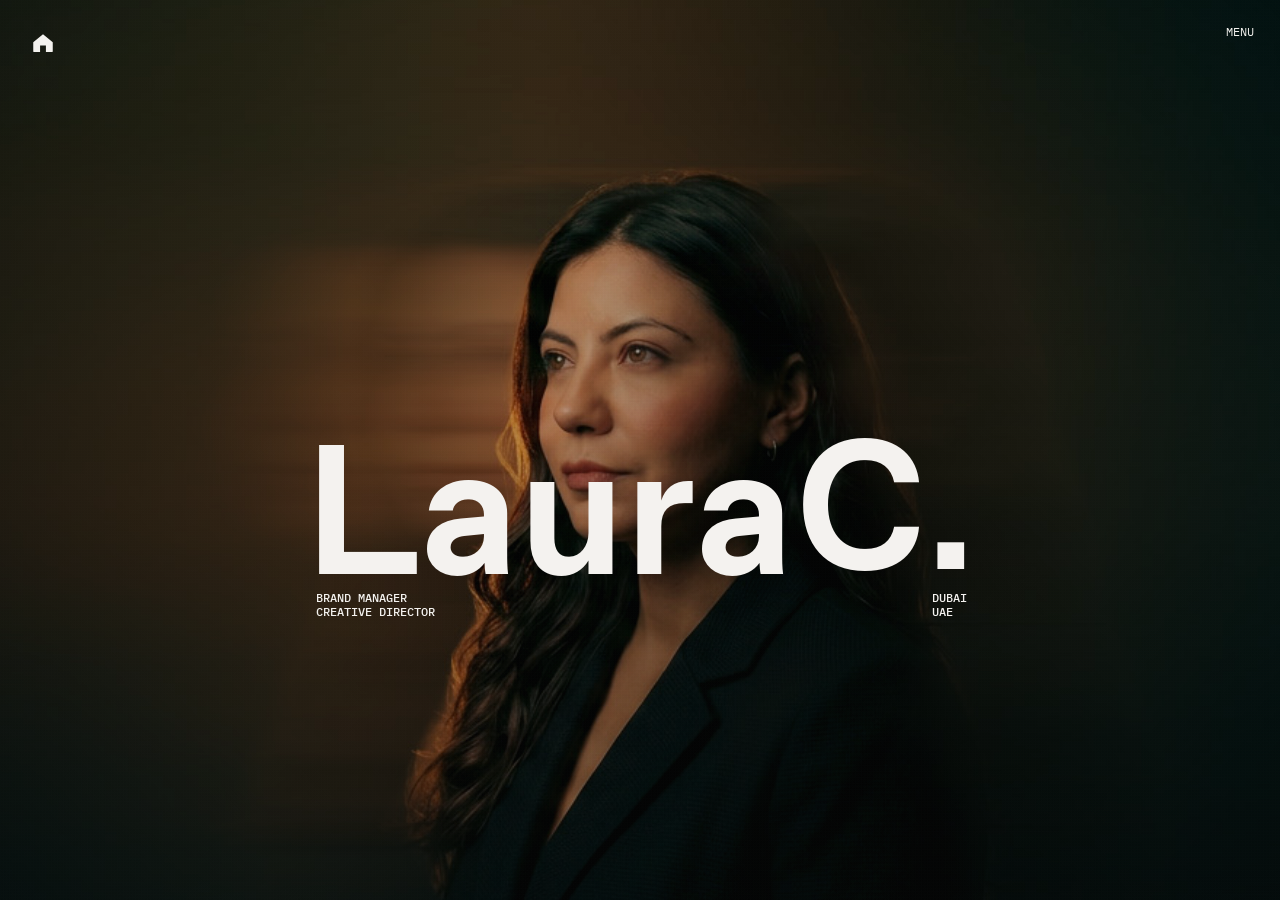
==== index.html @ 9dba17e1 "Add files via upload" ====
<!doctype html>
<html lang="en">
  <head>
    <meta charset="UTF-8" />
    <meta name="viewport" content="width=device-width, initial-scale=1.0" />
    <title>Laura Castellanos | Brand Manager & Creative Director</title>
    <meta
      name="description"
      content="Laura Castellanos is a Dubai-based Brand Manager and Creative Director building brand strategy, shopper marketing, UI/UX and campaign systems for growth."
    />
    <meta name="author" content="Laura Castellanos" />
    <meta name="robots" content="index, follow, max-image-preview:large" />
    <meta name="theme-color" content="#111212" />
    <link rel="canonical" href="https://lauracc.com/" />
    <meta property="og:type" content="website" />
    <meta property="og:site_name" content="Laura Castellanos" />
    <meta property="og:title" content="Laura Castellanos | Brand Manager & Creative Director" />
    <meta
      property="og:description"
      content="Dubai-based Brand Manager and Creative Director specialising in brand strategy, shopper marketing, UI/UX and commercial creative systems."
    />
    <meta property="og:url" content="https://lauracc.com/" />
    <meta property="og:image" content="https://lauracc.com/assets/images/profile/profile-laura-v2.jpg" />
    <meta name="twitter:card" content="summary_large_image" />
    <meta name="twitter:title" content="Laura Castellanos | Brand Manager & Creative Director" />
    <meta
      name="twitter:description"
      content="Brand strategy, creative direction, shopper marketing and UI/UX portfolio by Dubai-based Brand Manager Laura Castellanos."
    />
    <meta name="twitter:image" content="https://lauracc.com/assets/images/profile/profile-laura-v2.jpg" />
    <script type="application/ld+json">
      {
        "@context": "https://schema.org",
        "@graph": [
          {
            "@type": "Person",
            "@id": "https://lauracc.com/#laura-castellanos",
            "name": "Laura Castellanos",
            "url": "https://lauracc.com/",
            "image": "https://lauracc.com/assets/images/profile/profile-laura-v2.jpg",
            "email": "hi@lauracc.com",
            "jobTitle": "Brand Manager and Creative Director",
            "address": {
              "@type": "PostalAddress",
              "addressLocality": "Dubai",
              "addressCountry": "AE"
            },
            "sameAs": ["https://www.linkedin.com/in/lauracrisd99/"],
            "knowsAbout": [
              "Brand strategy",
              "Creative direction",
              "Shopper marketing",
              "UI/UX design",
              "Brand management",
              "Omnichannel marketing"
            ]
          },
          {
            "@type": "WebSite",
            "@id": "https://lauracc.com/#website",
            "url": "https://lauracc.com/",
            "name": "Laura Castellanos Portfolio",
            "description": "Brand strategy, creative direction, shopper marketing and UI/UX portfolio by Laura Castellanos.",
            "publisher": { "@id": "https://lauracc.com/#laura-castellanos" }
          },
          {
            "@type": "ProfilePage",
            "@id": "https://lauracc.com/#profile",
            "url": "https://lauracc.com/",
            "name": "Laura Castellanos Brand Manager Portfolio",
            "about": { "@id": "https://lauracc.com/#laura-castellanos" },
            "dateModified": "2026-05-05"
          },
          {
            "@type": "ItemList",
            "@id": "https://lauracc.com/#selected-projects",
            "name": "Selected brand and marketing projects",
            "itemListElement": [
              { "@type": "CreativeWork", "position": 1, "name": "Legasea", "about": "Branding and UI/UX for global maritime logistics." },
              { "@type": "CreativeWork", "position": 2, "name": "Gulftainer", "about": "UI/UX digital transformation for port and logistics operations." },
              { "@type": "CreativeWork", "position": 3, "name": "Bogota Reverdece", "about": "Branding and 360 campaign for city sustainability." },
              { "@type": "CreativeWork", "position": 4, "name": "Pianonautas", "about": "Brand identity for an online piano learning platform." },
              { "@type": "CreativeWork", "position": 5, "name": "P&G Olympic Games", "about": "Shopper marketing activation across GCC retailers." },
              { "@type": "CreativeWork", "position": 6, "name": "United for Sustainability", "about": "Sustainability shopper campaign and Guinness World Records activation." },
              { "@type": "CreativeWork", "position": 7, "name": "Samsung", "about": "Retail experience and POSM concept for Galaxy Watch." }
            ]
          },
          {
            "@type": "FAQPage",
            "@id": "https://lauracc.com/#faq",
            "mainEntity": [
              {
                "@type": "Question",
                "name": "What does Laura Castellanos specialise in?",
                "acceptedAnswer": {
                  "@type": "Answer",
                  "text": "Laura Castellanos specialises in brand strategy, creative direction, shopper marketing, UI/UX and omnichannel marketing systems for global and regional brands."
                }
              },
              {
                "@type": "Question",
                "name": "Where is Laura Castellanos based?",
                "acceptedAnswer": {
                  "@type": "Answer",
                  "text": "Laura Castellanos is based in Dubai, UAE, and has worked across regional and global brand, retail and digital projects."
                }
              }
            ]
          }
        ]
      }
    </script>
    <link rel="preconnect" href="https://fonts.googleapis.com" />
    <link rel="preconnect" href="https://fonts.gstatic.com" crossorigin />
    <link
      href="https://fonts.googleapis.com/css2?family=IBM+Plex+Mono:wght@400;500;600&family=Inter:wght@500;700;800;900&display=swap"
      rel="stylesheet"
    />
    <link
      href="https://fonts.googleapis.com/css2?family=Playfair+Display:ital,wght@0,400;0,500;0,600;0,700;1,400;1,500;1,600;1,700&display=swap"
      rel="stylesheet"
    />
    <link rel="stylesheet" href="./assets/css/styles.css?v=24" />
  </head>
  <body>
    <div class="grain" aria-hidden="true"></div>
    <div class="site-shell">
      <header class="site-header" aria-label="Site header">
        <a class="brand-mark" href="#home" aria-label="Laura C home">
          <svg viewBox="0 0 24 24" aria-hidden="true">
            <path d="M3 11.4 12 4l9 7.4v8.1a.9.9 0 0 1-.9.9h-5.4v-6.2H9.3v6.2H3.9a.9.9 0 0 1-.9-.9z" />
          </svg>
        </a>
        <button class="menu-toggle" type="button" aria-expanded="false" aria-controls="menu-panel">
          MENU
        </button>
      </header>

      <main>
        <section id="home" class="page page-home is-active" data-page="home" aria-labelledby="home-title">
          <div class="hero-visual" aria-hidden="true" data-lazy-bg="./assets/images/profile/profile-laura-v2.jpg" data-lazy-group="home">
            <img src="./assets/images/profile/profile-laura-v2.jpg" alt="" loading="eager" decoding="async" />
            <div class="scanline"></div>
          </div>
          <div class="hero-copy">
            <h1 id="home-title" class="hero-title" aria-label="Laura C">
              <span>Laura</span>
              <span class="hero-last">C.</span>
            </h1>
            <p class="corner-copy hero-role">BRAND MANAGER<br />CREATIVE DIRECTOR</p>
            <p class="corner-copy hero-location">DUBAI<br />UAE</p>
          </div>
        </section>

        <section id="projects" class="page page-projects" data-page="projects" aria-labelledby="projects-title">
          <div class="stream-showcase" aria-label="Selected project showcase">
            <div class="stream-hero">
              <div class="stream-eyebrow" id="project-eyebrow">
                <span class="stream-dot" aria-hidden="true"></span>
                <span>Now browsing</span>
                <span class="stream-divider">/</span>
                <span id="project-current-title">Legasea</span>
              </div>
              <h2 id="projects-title" class="stream-title">
                <span>Brand systems</span>
                <span>built to move</span>
              </h2>
            </div>

            <div class="fan-stage" id="project-fan-stage" aria-label="Project carousel">
              <div class="fan-origin" id="project-fan"></div>
            </div>

            <div class="project-modal" id="project-modal" aria-hidden="true">
              <button class="project-modal__backdrop" id="project-modal-backdrop" type="button" aria-label="Close project"></button>
              <article class="project-modal__panel" role="dialog" aria-modal="true" aria-labelledby="project-modal-title">
                <button class="project-modal__close" id="project-modal-close" type="button" aria-label="Close project">CLOSE</button>
                <div class="project-modal__media" id="project-modal-media"></div>
                <div class="project-modal__content">
                  <p class="project-modal__label" id="project-modal-label"></p>
                  <h3 id="project-modal-title"></h3>
                  <p id="project-modal-description"></p>
                  <p class="project-modal__result" id="project-modal-result"></p>
                  <div class="project-modal__thumbs" id="project-modal-thumbs" aria-label="Project image carousel"></div>
                </div>
              </article>
            </div>

            <noscript>
              <section aria-label="Selected project summaries">
                <h3>Selected brand strategy, UI/UX and shopper marketing projects</h3>
                <article>
                  <h4>Legasea</h4>
                  <p>Branding and UI/UX for a global dry bulk logistics brand with hubs in Singapore, Dubai and Miami.</p>
                </article>
                <article>
                  <h4>Gulftainer</h4>
                  <p>UI/UX digital transformation for a global port and logistics platform across the GCC and USA.</p>
                </article>
                <article>
                  <h4>Bogota Reverdece</h4>
                  <p>Branding and 360 campaign concept for sustainable public space, transport and citizen engagement.</p>
                </article>
                <article>
                  <h4>Pianonautas</h4>
                  <p>Brand identity for a modern online piano learning platform with bold, colourful visual direction.</p>
                </article>
                <article>
                  <h4>P&amp;G Olympic Games</h4>
                  <p>Shopper marketing activation, POSM and retail experience deployed across major GCC retailers.</p>
                </article>
                <article>
                  <h4>United for Sustainability</h4>
                  <p>Environmental shopper campaign and Guinness World Records activation with Carrefour stores in the UAE.</p>
                </article>
                <article>
                  <h4>Samsung</h4>
                  <p>Retail experience and POSM concept for Samsung Galaxy Watch, connecting product features with movement and sport.</p>
                </article>
              </section>
            </noscript>
          </div>
        </section>

        <section id="about" class="page page-about" data-page="about" aria-labelledby="about-title">
          <div class="about-visual" aria-hidden="true">
            <div class="about-frame" data-lazy-bg="./assets/images/about/about-laura.jpg" data-lazy-group="about">
              <img src="./assets/images/about/about-laura.jpg" alt="" loading="lazy" decoding="async" />
            </div>
          </div>
          <div class="about-layout">
            <div class="section-kicker">ABOUT</div>
            <article class="about-copy">
              <p class="eyebrow">Brand Manager | Expert in Marketing Strategies &amp; Creative Leadership</p>
              <div class="about-mobile-image" aria-hidden="true">
                <img src="./assets/images/about/about-laura.jpg" alt="" loading="lazy" decoding="async" />
              </div>
              <h2 id="about-title">
                Integrating Brand Strategy, Creation &amp; Design Thinking
              </h2>
              <p>
                As a Senior Brand Manager with 9+ years of experience, I believe the most successful brands don&rsquo;t
                just look premium, they act as powerful commercial engines. I specialise in architecting omnichannel
                strategies for global leaders like P&amp;G, Coca-Cola and Diageo, as well as complex B2B enterprises.
                By blending human-centric storytelling with AI-optimised workflows, I empower cross-functional teams
                to cut delivery times by 70% while consistently driving substantial revenue growth.
              </p>
              <div class="experience-list" aria-label="Professional experience">
                <div class="experience-row">
                  <span>2024</span>
                  <span>Brand Manager</span>
                </div>
                <div class="experience-row">
                  <span>2022 - 2024</span>
                  <span>Creative Lead &amp; Key Account Manager</span>
                </div>
                <div class="experience-row">
                  <span>2019 - 2022</span>
                  <span>Creative Director</span>
                </div>
                <div class="experience-row">
                  <span>2018 - 2019</span>
                  <span>Senior Graphic Designer</span>
                </div>
                <div class="experience-row">
                  <span>2016 - 2018</span>
                  <span>Graphic Designer</span>
                </div>
              </div>
            </article>
          </div>
        </section>
      </main>
    </div>

    <aside id="menu-panel" class="menu-panel" aria-hidden="true">
      <div class="menu-art" aria-hidden="true" data-lazy-bg="./assets/images/profile/profile-laura-v2.jpg" data-lazy-group="menu">
        <img src="./assets/images/profile/profile-laura-v2.jpg" alt="" loading="lazy" decoding="async" />
      </div>
      <div class="menu-content">
        <button class="menu-close" type="button">CLOSE</button>
        <a class="menu-logo" href="#home" aria-label="Laura C home">
          <svg viewBox="0 0 24 24" aria-hidden="true">
            <path d="M3 11.4 12 4l9 7.4v8.1a.9.9 0 0 1-.9.9h-5.4v-6.2H9.3v6.2H3.9a.9.9 0 0 1-.9-.9z" />
          </svg>
        </a>
        <nav class="main-nav" aria-label="Main navigation">
          <a href="#about">ABOUT</a>
          <a href="#projects">PROJECTS</a>
        </nav>
        <nav class="secondary-nav" aria-label="Secondary navigation">
          <a href="mailto:hi@lauracc.com">CONTACT</a>
          <a href="https://www.linkedin.com/in/lauracrisd99/" target="_blank" rel="noreferrer">LINKEDIN</a>
        </nav>
      </div>
    </aside>

    <script src="./assets/js/app.js?v=24"></script>
  </body>
</html>
---- assets/css/styles.css ----
:root {
  --bg: #101111;
  --ink: #f4f2ef;
  --muted: #bab7b0;
  --dim: #75736e;
  --line: rgba(244, 242, 239, 0.16);
  --accent: #d7e6dd;
  --mono: "IBM Plex Mono", ui-monospace, SFMono-Regular, Menlo, monospace;
  --sans: "Inter", Arial, Helvetica, sans-serif;
  --favorit: "ABCFavorit", "Inter", Arial, Helvetica, sans-serif;
}

@font-face {
  font-family: "ABCFavorit";
  src: url("../fonts/ABCFavorit-Bold-Trial.otf") format("opentype");
  font-weight: 700;
  font-style: normal;
  font-display: swap;
}

* {
  box-sizing: border-box;
}

html {
  scroll-behavior: smooth;
}

body {
  margin: 0;
  min-height: 100vh;
  overflow: hidden;
  background: var(--bg);
  color: var(--ink);
  font-family: var(--sans);
}

a,
button {
  color: inherit;
}

button {
  font: inherit;
}

.grain {
  position: fixed;
  inset: 0;
  z-index: 20;
  pointer-events: none;
  opacity: 0.18;
  mix-blend-mode: overlay;
  background-image:
    linear-gradient(rgba(255, 255, 255, 0.05) 1px, transparent 1px),
    linear-gradient(90deg, rgba(255, 255, 255, 0.04) 1px, transparent 1px);
  background-size: 3px 3px;
}

.site-shell,
main,
.page {
  min-height: 100vh;
}

.site-header {
  position: fixed;
  inset: 0 0 auto;
  z-index: 30;
  display: flex;
  align-items: flex-start;
  justify-content: space-between;
  padding: clamp(18px, 2vw, 28px);
  pointer-events: none;
}

.brand-mark,
.menu-logo {
  display: grid;
  place-items: center;
  width: 34px;
  height: 34px;
  pointer-events: auto;
}

.brand-mark svg,
.menu-logo svg {
  width: 26px;
  height: 26px;
  fill: var(--ink);
}

.menu-toggle,
.menu-close {
  border: 0;
  padding: 0;
  background: transparent;
  font-family: var(--mono);
  font-size: 12px;
  letter-spacing: 0;
  line-height: 1;
  cursor: pointer;
  pointer-events: auto;
}

.page {
  position: fixed;
  inset: 0;
  display: grid;
  opacity: 0;
  visibility: hidden;
  transform: translateY(18px);
  transition:
    opacity 420ms ease,
    transform 520ms ease,
    visibility 420ms ease;
}

.page.is-active {
  opacity: 1;
  visibility: visible;
  transform: translateY(0);
}

.page-home {
  overflow: hidden;
  place-items: center;
  padding: clamp(24px, 5vw, 78px);
  background:
    radial-gradient(circle at 50% 15%, rgba(215, 230, 221, 0.14), transparent 26rem),
    #0b0d0d;
}

.hero-visual {
  position: absolute;
  inset: 0;
  overflow: hidden;
}

.hero-visual img {
  position: absolute;
  inset: -10% 0 0;
  width: 100%;
  height: 120%;
  object-fit: cover;
  filter: contrast(1.03) saturate(1.04);
  transform: scale(1.035);
}

.hero-visual::before {
  content: "";
  position: absolute;
  z-index: 1;
  top: -20%;
  right: 0;
  left: 0;
  height: 120%;
  background:
    linear-gradient(90deg, rgba(8, 10, 10, 0.42), rgba(8, 10, 10, 0.02) 42%, rgba(8, 10, 10, 0.24)),
    linear-gradient(180deg, rgba(8, 10, 10, 0.04), rgba(8, 10, 10, 0.42));
  pointer-events: none;
}

.scanline {
  display: none;
}

.hero-copy {
  position: relative;
  z-index: 2;
  display: grid;
  grid-template-columns: max-content max-content;
  column-gap: 0.08em;
  align-items: baseline;
  justify-items: start;
  margin: calc(10vh + clamp(48px, 7vh, 82px)) 0 0;
  max-width: 92vw;
}

.hero-title {
  grid-column: 1 / -1;
  display: contents;
  margin: 0;
}

.hero-title span {
  font-family: var(--favorit);
  font-size: clamp(4.8rem, 14.4vw, 13.8rem);
  font-weight: 700;
  line-height: 0.78;
  letter-spacing: 0;
  text-transform: none;
  white-space: nowrap;
}

.hero-title span:first-child {
  transform: translateY(0.025em);
}

.corner-copy,
.section-kicker,
.eyebrow,
.project-number,
.featured,
.project-filters {
  font-family: var(--mono);
  font-size: 12px;
  font-weight: 500;
  line-height: 1.2;
  letter-spacing: 0;
}

.corner-copy {
  position: absolute;
  z-index: 3;
  bottom: clamp(26px, 6vw, 82px);
  margin: 0;
}

.corner-left {
  left: clamp(24px, 9vw, 180px);
}

.corner-right {
  right: clamp(24px, 10vw, 190px);
}

.hero-role {
  position: relative;
  z-index: 3;
  grid-column: 1;
  margin: 14px 0 0 0.99em;
  bottom: auto;
  left: auto;
}

.hero-location {
  position: relative;
  z-index: 3;
  grid-column: 2;
  justify-self: end;
  margin: 14px 5% 0 0;
  bottom: auto;
  left: auto;
}

.page-projects {
  overflow: hidden;
  padding: 0;
  background:
    radial-gradient(circle at 50% 35%, rgba(244, 242, 239, 0.08), transparent 32rem),
    #111212;
  cursor: auto;
}

.stream-showcase {
  position: relative;
  min-height: 100dvh;
  height: 100dvh;
  overflow: hidden;
  color: var(--ink);
}

.stream-hero {
  position: relative;
  z-index: 12;
  display: grid;
  justify-items: center;
  padding: clamp(68px, 11dvh, 104px) 18px 0;
  text-align: center;
  pointer-events: none;
}

.stream-eyebrow {
  display: inline-flex;
  align-items: center;
  gap: 9px;
  min-height: 28px;
  border: 1px solid rgba(244, 242, 239, 0.14);
  border-radius: 999px;
  padding: 0 12px;
  background: rgba(16, 17, 17, 0.42);
  color: rgba(244, 242, 239, 0.68);
  font-family: var(--mono);
  font-size: 10px;
  font-weight: 500;
  letter-spacing: 0.08em;
  text-transform: uppercase;
  backdrop-filter: blur(12px);
}

.stream-eyebrow span:last-child {
  color: var(--ink);
  letter-spacing: 0;
  text-transform: none;
}

.stream-dot {
  width: 6px;
  height: 6px;
  border-radius: 999px;
  background: var(--ink);
  box-shadow: 0 0 0 5px rgba(244, 242, 239, 0.08);
}

.stream-divider {
  color: rgba(244, 242, 239, 0.24);
}

.stream-title {
  display: grid;
  margin: 14px 0 0;
  font-family: var(--favorit);
  font-size: clamp(4.6rem, 10.8vw, 10.2rem);
  font-weight: 700;
  line-height: 0.78;
  letter-spacing: 0;
  text-transform: none;
}

.fan-stage {
  position: absolute;
  inset: 0;
  z-index: 8;
  cursor: grab;
  touch-action: pan-y;
}

.fan-stage.is-dragging {
  cursor: grabbing;
}

.fan-origin {
  position: absolute;
  left: 50%;
  top: 59%;
  width: 0;
  height: 0;
}

.fan-card {
  position: absolute;
  width: min(35vw, 380px);
  height: min(47vw, 520px);
  min-width: 250px;
  min-height: 360px;
  margin-left: calc(min(35vw, 380px) / -2);
  margin-top: calc(min(47vw, 520px) / -2);
  transform-origin: 50% 230%;
  will-change: transform, opacity, filter;
}

.fan-card__inner {
  position: absolute;
  inset: 0;
  display: grid;
  grid-template-rows: minmax(0, 1.28fr) auto;
  overflow: hidden;
  border: 1px solid rgba(244, 242, 239, 0.14);
  border-radius: 16px;
  background: #191a1a;
  box-shadow: 0 30px 80px rgba(0, 0, 0, 0.32);
}

.fan-card__media,
.project-modal__media {
  position: relative;
  overflow: hidden;
  background:
    linear-gradient(135deg, rgba(244, 242, 239, 0.14), rgba(244, 242, 239, 0.02)),
    repeating-linear-gradient(90deg, rgba(244, 242, 239, 0.07) 0 1px, transparent 1px 18px),
    #101111;
}

.fan-card__cover,
.project-modal__slot img,
.project-modal__thumb img {
  display: block;
  width: 100%;
  height: 100%;
  object-fit: cover;
}

.fan-card__cover {
  transform: scale(1.02);
  transition: transform 420ms ease, opacity 320ms ease;
}

.fan-card.is-center .fan-card__cover {
  transform: scale(1);
}

.fan-card__slots,
.project-modal__slots {
  display: flex;
  height: 100%;
  transform: translateX(calc(var(--slide, 0) * -100%));
  transition: transform 360ms ease;
}

.fan-card__slot,
.project-modal__slot {
  position: relative;
  flex: 0 0 100%;
  display: grid;
  place-items: center;
  color: rgba(244, 242, 239, 0.42);
  font-family: var(--mono);
  font-size: 10px;
  letter-spacing: 0.08em;
  text-align: center;
  text-transform: uppercase;
}

.project-modal__nav {
  position: absolute;
  inset: 14px 14px auto auto;
  display: flex;
  gap: 6px;
  z-index: 2;
}

.project-modal__nav button {
  display: grid;
  place-items: center;
  width: 30px;
  height: 30px;
  border: 1px solid rgba(244, 242, 239, 0.18);
  border-radius: 999px;
  background: rgba(16, 17, 17, 0.72);
  color: var(--ink);
  cursor: pointer;
}

.fan-card__copy {
  position: relative;
  z-index: 2;
  display: grid;
  gap: 8px;
  padding: 18px;
  background: linear-gradient(180deg, rgba(16, 17, 17, 0.18), rgba(16, 17, 17, 0.94));
}

.fan-card__copy h3 {
  margin: 0;
  font-size: clamp(1.04rem, 1.68vw, 1.88rem);
  font-weight: 900;
  line-height: 0.9;
  letter-spacing: 0;
  text-transform: uppercase;
  overflow-wrap: normal;
  word-break: normal;
}

.fan-card__copy p {
  margin: 0;
}

.fan-card__meta,
.project-modal__label,
.project-modal__result {
  font-family: var(--mono);
  font-size: 10px;
  font-weight: 500;
  line-height: 1.3;
  letter-spacing: 0.08em;
  text-transform: uppercase;
  color: rgba(244, 242, 239, 0.58);
}

.project-modal__result {
  text-transform: none;
}

.project-modal {
  position: fixed;
  inset: 0;
  z-index: 80;
  display: grid;
  place-items: center;
  opacity: 0;
  pointer-events: none;
  transition: opacity 240ms ease;
}

.project-modal.is-open {
  opacity: 1;
  pointer-events: auto;
}

.project-modal__backdrop {
  position: absolute;
  inset: 0;
  border: 0;
  background: rgba(16, 17, 17, 0.82);
  backdrop-filter: blur(12px);
}

.project-modal__panel {
  position: relative;
  z-index: 1;
  display: grid;
  grid-template-columns: minmax(300px, 0.95fr) minmax(320px, 0.8fr);
  width: min(1180px, calc(100vw - 32px));
  max-height: 92dvh;
  overflow: auto;
  border: 1px solid rgba(244, 242, 239, 0.14);
  border-radius: 18px;
  background: #111212;
  box-shadow: 0 40px 120px rgba(0, 0, 0, 0.58);
}

.project-modal__close {
  position: absolute;
  top: 18px;
  right: 18px;
  z-index: 4;
  border: 0;
  background: transparent;
  color: var(--ink);
  cursor: pointer;
  font-family: var(--mono);
  font-size: 11px;
}

.project-modal__media {
  min-height: min(72dvh, 720px);
}

.project-modal__content {
  display: grid;
  align-content: center;
  gap: 18px;
  padding: clamp(28px, 4vw, 54px);
}

.project-modal__content h3 {
  margin: 0;
  font-size: clamp(1.5rem, 3.4vw, 3.5rem);
  font-weight: 900;
  line-height: 0.86;
  letter-spacing: 0;
  text-transform: uppercase;
}

.project-modal__content p {
  margin: 0;
  color: var(--muted);
  font-size: clamp(0.8rem, 1.2vw, 1.02rem);
  line-height: 1.45;
}

.project-modal__thumbs {
  display: grid;
  grid-template-columns: repeat(5, minmax(0, 1fr));
  gap: 8px;
  margin-top: 8px;
}

.project-modal__thumb {
  aspect-ratio: 1;
  border: 1px solid rgba(244, 242, 239, 0.14);
  border-radius: 8px;
  overflow: hidden;
  padding: 0;
  background: rgba(244, 242, 239, 0.04);
  color: rgba(244, 242, 239, 0.48);
  cursor: pointer;
  font-family: var(--mono);
  font-size: 10px;
}

.project-modal__thumb img {
  opacity: 0.62;
  transition: opacity 200ms ease, transform 240ms ease;
}

.project-modal__thumb.is-active {
  border-color: rgba(244, 242, 239, 0.64);
  color: var(--ink);
}

.project-modal__thumb.is-active img {
  opacity: 1;
  transform: scale(1.04);
}

.page-about {
  overflow-y: auto;
  padding: min(16vh, 150px) clamp(18px, 5vw, 78px) 50px;
  background:
    linear-gradient(90deg, rgba(16, 17, 17, 0.9) 0 34%, transparent 34%),
    radial-gradient(circle at 22% 44%, rgba(215, 230, 221, 0.13), transparent 28rem),
    #121313;
}

.about-layout {
  position: relative;
  z-index: 2;
  display: grid;
  grid-template-columns: minmax(180px, 0.55fr) minmax(320px, 1fr);
  gap: clamp(30px, 8vw, 130px);
  align-items: start;
}

.about-visual {
  position: absolute;
  inset: 0 auto 0 0;
  width: min(42vw, 650px);
  opacity: 0.62;
  pointer-events: none;
}

.about-frame {
  position: absolute;
  left: clamp(18px, 4vw, 70px);
  bottom: 8vh;
  width: min(31vw, 430px);
  aspect-ratio: 0.8;
  overflow: hidden;
  border: 1px solid rgba(244, 242, 239, 0.08);
  filter: grayscale(0.9) contrast(1.1) saturate(0.7);
  clip-path: inset(0);
}

.about-frame img {
  display: block;
  width: 100%;
  height: 100%;
  object-fit: cover;
}

.about-frame::after {
  content: "";
  position: absolute;
  inset: 0;
  background: linear-gradient(90deg, rgba(8, 10, 10, 0.55), rgba(8, 10, 10, 0.1) 44%, rgba(8, 10, 10, 0.75));
  pointer-events: none;
}

.about-mobile-image {
  display: none;
}

.about-copy {
  max-width: 880px;
}

.eyebrow,
.project-number {
  margin: 0;
  color: var(--muted);
}

.about-copy h2 {
  margin: 18px 0 44px;
  font-size: clamp(2.8rem, 7.2vw, 8.2rem);
  font-weight: 900;
  line-height: 0.88;
  letter-spacing: 0;
}

.about-copy p:not(.eyebrow) {
  max-width: 780px;
  color: var(--ink);
  font-size: clamp(0.84rem, 1.54vw, 1.5rem);
  font-weight: 400;
  line-height: 1.35;
}

.experience-list {
  display: grid;
  margin-top: clamp(42px, 7dvh, 86px);
  border-top: 1px solid rgba(244, 242, 239, 0.18);
}

.experience-row {
  display: grid;
  grid-template-columns: minmax(150px, 0.38fr) minmax(260px, 1fr);
  gap: clamp(24px, 6vw, 96px);
  align-items: baseline;
  min-height: clamp(70px, 9dvh, 96px);
  border-bottom: 1px solid rgba(244, 242, 239, 0.18);
}

.experience-row span:first-child {
  color: var(--ink);
  font-size: clamp(0.84rem, 1.54vw, 1.5rem);
  line-height: 1.35;
  white-space: nowrap;
}

.experience-row span:last-child {
  color: var(--ink);
  font-size: clamp(0.84rem, 1.54vw, 1.5rem);
  line-height: 1.35;
}

.menu-panel {
  position: fixed;
  inset: 0;
  z-index: 50;
  display: grid;
  grid-template-columns: minmax(0, 1.9fr) minmax(420px, 0.9fr);
  background: #101111;
  opacity: 0;
  visibility: hidden;
  transform: translateY(-12px);
  transition:
    opacity 280ms ease,
    transform 420ms ease,
    visibility 280ms ease;
}

.menu-panel.is-open {
  opacity: 1;
  visibility: visible;
  transform: translateY(0);
}

.menu-art {
  position: relative;
  overflow: hidden;
  min-height: 100vh;
  background: #101111;
}

.menu-art img {
  display: block;
  width: 100%;
  height: 100%;
  min-height: 100vh;
  object-fit: cover;
  filter: grayscale(1) contrast(1.05) saturate(0.68);
}

.menu-art::after {
  content: "";
  position: absolute;
  inset: 0;
  background: linear-gradient(90deg, rgba(8, 10, 10, 0.2), rgba(8, 10, 10, 0.78));
  pointer-events: none;
}

.menu-content {
  position: relative;
  min-height: 100vh;
  padding: clamp(22px, 5vw, 68px);
  display: grid;
  align-content: center;
  gap: clamp(64px, 10vh, 110px);
}

.menu-close {
  position: absolute;
  top: clamp(18px, 2vw, 28px);
  right: clamp(18px, 2vw, 28px);
}

.menu-logo {
  justify-self: start;
}

.main-nav,
.secondary-nav {
  display: grid;
}

.main-nav a {
  width: max-content;
  text-decoration: none;
  font-size: clamp(2.4rem, 4.2vw, 5.2rem);
  font-weight: 900;
  line-height: 0.92;
  letter-spacing: 0.04em;
  text-transform: uppercase;
}

.secondary-nav {
  grid-template-columns: repeat(2, minmax(110px, 1fr));
  gap: 34px 60px;
  font-family: var(--mono);
  font-size: 12px;
  line-height: 1.2;
}

.secondary-nav a {
  text-decoration: none;
}

@media (max-width: 980px) {
  body {
    overflow: auto;
  }

  .page {
    position: absolute;
    min-height: 100svh;
  }

  .hero-copy {
    margin-top: calc(10vh + clamp(48px, 7vh, 82px));
  }

  .hero-title span {
    font-size: clamp(4.8rem, 18vw, 9.6rem);
  }

  .hero-role {
    margin: 14px 0 0 0.99em;
  }

  .corner-right {
    right: auto;
    left: clamp(24px, 9vw, 180px);
    bottom: 86px;
  }

  .page-projects {
    padding: 0;
  }

  .stream-hero {
    padding-top: 82px;
  }

  .stream-title {
    font-size: clamp(3.4rem, 15vw, 6.6rem);
  }

  .fan-origin {
    top: 61%;
  }

  .fan-card {
    width: min(72vw, 320px);
    height: min(92vw, 430px);
    min-width: 220px;
    min-height: 320px;
    margin-left: calc(min(72vw, 320px) / -2);
    margin-top: calc(min(92vw, 430px) / -2);
    transform-origin: 50% 190%;
  }

  .fan-card__copy h3 {
    font-size: clamp(1.06rem, 5.6vw, 1.9rem);
  }

  .project-modal__panel {
    grid-template-columns: 1fr;
    width: calc(100vw - 24px);
  }

  .project-modal__media {
    min-height: 42dvh;
  }

  .experience-row {
    grid-template-columns: 1fr;
    gap: 10px;
    align-items: start;
    padding: 22px 0;
  }

  .project-card {
    grid-template-columns: 1fr;
    align-content: start;
  }

  .project-grid {
    min-height: 760px;
  }

  .project-image {
    min-height: 310px;
  }

  .about-layout {
    grid-template-columns: 1fr;
  }

  .about-visual {
    display: none;
  }

  .about-mobile-image {
    display: block;
    width: min(68vw, 320px);
    aspect-ratio: 0.8;
    margin: 24px 0 28px;
    overflow: hidden;
    border: 1px solid rgba(244, 242, 239, 0.08);
    filter: grayscale(0.9) contrast(1.1) saturate(0.7);
  }

  .about-mobile-image img {
    display: block;
    width: 100%;
    height: 100%;
    object-fit: cover;
  }

  .menu-panel {
    grid-template-columns: 1fr;
  }

  .menu-art {
    position: absolute;
    inset: 0;
    opacity: 0.42;
  }
}

@media (max-width: 620px) {
  .site-header {
    padding: 18px;
  }

  .brand-mark,
  .menu-logo {
    width: 34px;
    height: 34px;
  }

  .page-home {
    place-items: center;
    padding: 0 18px;
  }

  .hero-copy {
    margin-top: 18vh;
  }

  .hero-role {
    transform: translateX(-7vw);
  }

  .hero-title span {
    font-size: clamp(4.2rem, 18vw, 6rem);
  }

  .corner-copy {
    font-size: 11px;
    left: 18px;
  }

  .corner-left {
    bottom: 24px;
  }

  .corner-right {
    bottom: 74px;
  }

  .hero-role {
    margin: 10px 0 0 0.99em;
  }

  .hero-location {
    margin: 10px 5% 0 0;
  }

  .project-filters {
    display: grid;
  }

  .project-grid {
    min-height: 760px;
  }

  .project-copy h2,
  .about-copy h2 {
    font-size: clamp(2.8rem, 16vw, 5rem);
  }

  .project-image {
    min-height: 250px;
    box-shadow: 18px -18px 0 rgba(255, 255, 255, 0.04);
  }

  .page-about {
    padding-top: 112px;
  }

  .about-copy p:not(.eyebrow) {
    font-size: 1.18rem;
    line-height: 1.32;
  }

  .menu-content {
    padding: 78px 28px 34px;
    gap: 72px;
  }

  .secondary-nav {
    grid-template-columns: 1fr;
  }
}

@media (prefers-reduced-motion: reduce) {
  *,
  *::before,
  *::after {
    animation-duration: 1ms !important;
    scroll-behavior: auto !important;
    transition-duration: 1ms !important;
  }
}
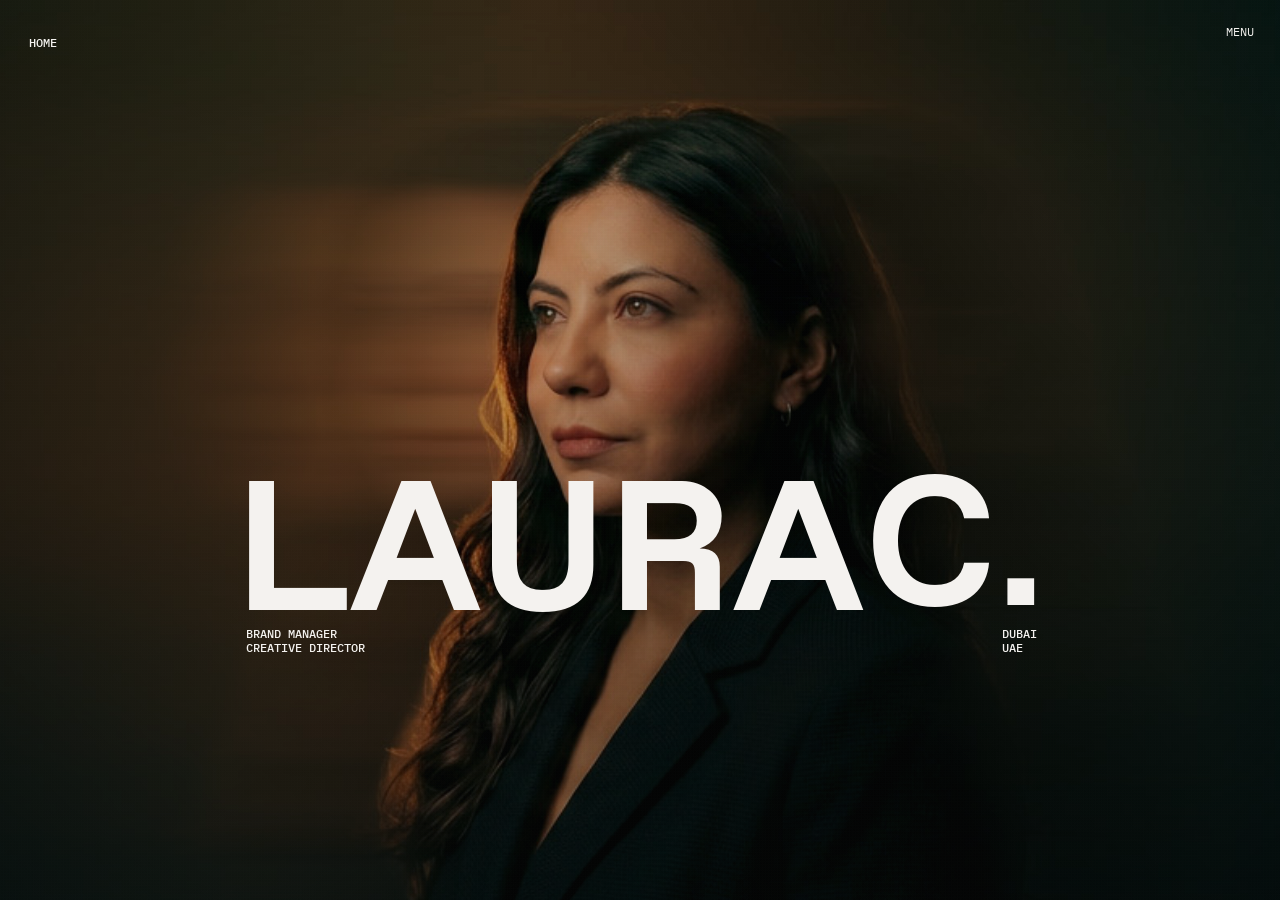
==== commit fb94394e: "Refine homepage, menu, and lazy loading" ====
--- a/index.html
+++ b/index.html
@@ -120,16 +120,14 @@
       href="https://fonts.googleapis.com/css2?family=Playfair+Display:ital,wght@0,400;0,500;0,600;0,700;1,400;1,500;1,600;1,700&display=swap"
       rel="stylesheet"
     />
-    <link rel="stylesheet" href="./assets/css/styles.css?v=24" />
+    <link rel="stylesheet" href="./assets/css/styles.css?v=27" />
   </head>
   <body>
     <div class="grain" aria-hidden="true"></div>
     <div class="site-shell">
       <header class="site-header" aria-label="Site header">
         <a class="brand-mark" href="#home" aria-label="Laura C home">
-          <svg viewBox="0 0 24 24" aria-hidden="true">
-            <path d="M3 11.4 12 4l9 7.4v8.1a.9.9 0 0 1-.9.9h-5.4v-6.2H9.3v6.2H3.9a.9.9 0 0 1-.9-.9z" />
-          </svg>
+          <span>HOME</span>
         </a>
         <button class="menu-toggle" type="button" aria-expanded="false" aria-controls="menu-panel">
           MENU
@@ -144,7 +142,7 @@
           </div>
           <div class="hero-copy">
             <h1 id="home-title" class="hero-title" aria-label="Laura C">
-              <span>Laura</span>
+              <span>LAURA</span>
               <span class="hero-last">C.</span>
             </h1>
             <p class="corner-copy hero-role">BRAND MANAGER<br />CREATIVE DIRECTOR</p>
@@ -225,15 +223,14 @@
         <section id="about" class="page page-about" data-page="about" aria-labelledby="about-title">
           <div class="about-visual" aria-hidden="true">
             <div class="about-frame" data-lazy-bg="./assets/images/about/about-laura.jpg" data-lazy-group="about">
-              <img src="./assets/images/about/about-laura.jpg" alt="" loading="lazy" decoding="async" />
+              <img data-src="./assets/images/about/about-laura.jpg" data-fallback="https://raw.githubusercontent.com/lauracastellanosduran/lauracc/main/assets/images/about/about-laura.jpg" data-lazy-group="about" alt="" loading="lazy" decoding="async" />
             </div>
           </div>
           <div class="about-layout">
-            <div class="section-kicker">ABOUT</div>
             <article class="about-copy">
               <p class="eyebrow">Brand Manager | Expert in Marketing Strategies &amp; Creative Leadership</p>
               <div class="about-mobile-image" aria-hidden="true">
-                <img src="./assets/images/about/about-laura.jpg" alt="" loading="lazy" decoding="async" />
+                <img data-src="./assets/images/about/about-laura.jpg" data-fallback="https://raw.githubusercontent.com/lauracastellanosduran/lauracc/main/assets/images/about/about-laura.jpg" data-lazy-group="about" alt="" loading="lazy" decoding="async" />
               </div>
               <h2 id="about-title">
                 Integrating Brand Strategy, Creation &amp; Design Thinking
@@ -275,26 +272,28 @@
 
     <aside id="menu-panel" class="menu-panel" aria-hidden="true">
       <div class="menu-art" aria-hidden="true" data-lazy-bg="./assets/images/profile/profile-laura-v2.jpg" data-lazy-group="menu">
-        <img src="./assets/images/profile/profile-laura-v2.jpg" alt="" loading="lazy" decoding="async" />
+        <img data-src="./assets/images/profile/profile-laura-v2.jpg" data-fallback="https://raw.githubusercontent.com/lauracastellanosduran/lauracc/main/assets/images/profile/profile-laura-v2.jpg" data-lazy-group="menu" alt="" loading="lazy" decoding="async" />
       </div>
       <div class="menu-content">
         <button class="menu-close" type="button">CLOSE</button>
         <a class="menu-logo" href="#home" aria-label="Laura C home">
-          <svg viewBox="0 0 24 24" aria-hidden="true">
-            <path d="M3 11.4 12 4l9 7.4v8.1a.9.9 0 0 1-.9.9h-5.4v-6.2H9.3v6.2H3.9a.9.9 0 0 1-.9-.9z" />
-          </svg>
+          <span>HOME</span>
         </a>
         <nav class="main-nav" aria-label="Main navigation">
-          <a href="#about">ABOUT</a>
-          <a href="#projects">PROJECTS</a>
+          <a href="#about" data-label="ABOUT"><span>ABOUT</span></a>
+          <a href="#projects" data-label="PROJECTS"><span>PROJECTS</span></a>
+          <a href="mailto:hi@lauracc.com" data-label="CONTACT"><span>CONTACT</span></a>
         </nav>
-        <nav class="secondary-nav" aria-label="Secondary navigation">
-          <a href="mailto:hi@lauracc.com">CONTACT</a>
-          <a href="https://www.linkedin.com/in/lauracrisd99/" target="_blank" rel="noreferrer">LINKEDIN</a>
+        <nav class="social-nav" aria-label="Social navigation">
+          <a href="https://www.linkedin.com/in/lauracrisd99/" target="_blank" rel="noreferrer" aria-label="LinkedIn">
+            <svg viewBox="0 0 24 24" aria-hidden="true">
+              <path d="M6.94 8.5H3.56V20h3.38zM5.25 3A1.96 1.96 0 1 0 5.3 6.92 1.96 1.96 0 0 0 5.25 3m6.88 5.5H8.88V20h3.25v-6.05c0-1.6.3-3.15 2.28-3.15 1.95 0 1.98 1.82 1.98 3.25V20h3.25v-6.61c0-3.25-.7-5.75-4.5-5.75-1.82 0-3.04 1-3.54 1.96h-.05z" />
+            </svg>
+          </a>
         </nav>
       </div>
     </aside>
 
-    <script src="./assets/js/app.js?v=24"></script>
+    <script src="./assets/js/app.js?v=26" defer></script>
   </body>
 </html>
--- a/assets/css/styles.css
+++ b/assets/css/styles.css
@@ -76,11 +76,19 @@
 
 .brand-mark,
 .menu-logo {
-  display: grid;
-  place-items: center;
-  width: 34px;
-  height: 34px;
+  display: inline-flex;
+  align-items: center;
+  justify-content: center;
+  min-width: 34px;
+  min-height: 34px;
   pointer-events: auto;
+  text-decoration: none;
+  font-family: var(--mono);
+  font-size: 12px;
+  font-weight: 500;
+  line-height: 1;
+  letter-spacing: 0;
+  text-transform: uppercase;
 }
 
 .brand-mark svg,
@@ -88,6 +96,11 @@
   width: 26px;
   height: 26px;
   fill: var(--ink);
+}
+
+.brand-mark span,
+.menu-logo span {
+  display: inline-block;
 }
 
 .menu-toggle,
@@ -139,12 +152,13 @@
 
 .hero-visual img {
   position: absolute;
-  inset: -10% 0 0;
-  width: 100%;
-  height: 120%;
+  inset: -18% -4% 0;
+  width: 108%;
+  height: 128%;
   object-fit: cover;
+  object-position: 50% 20%;
   filter: contrast(1.03) saturate(1.04);
-  transform: scale(1.035);
+  transform: scale(1.08);
 }
 
 .hero-visual::before {
@@ -173,7 +187,7 @@
   column-gap: 0.08em;
   align-items: baseline;
   justify-items: start;
-  margin: calc(10vh + clamp(48px, 7vh, 82px)) 0 0;
+  margin: calc(18vh + clamp(48px, 7vh, 82px)) 0 0;
   max-width: 92vw;
 }
 
@@ -386,6 +400,10 @@
   transition: transform 420ms ease, opacity 320ms ease;
 }
 
+.fan-card[data-slug="samsung"] .fan-card__cover {
+  object-position: 50% 18%;
+}
+
 .fan-card.is-center .fan-card__cover {
   transform: scale(1);
 }
@@ -414,17 +432,18 @@
 
 .project-modal__nav {
   position: absolute;
-  inset: 14px 14px auto auto;
+  inset: auto auto 18px 50%;
+  transform: translateX(-50%);
   display: flex;
-  gap: 6px;
+  gap: 10px;
   z-index: 2;
 }
 
 .project-modal__nav button {
   display: grid;
   place-items: center;
-  width: 30px;
-  height: 30px;
+  width: 36px;
+  height: 36px;
   border: 1px solid rgba(244, 242, 239, 0.18);
   border-radius: 999px;
   background: rgba(16, 17, 17, 0.72);
@@ -643,6 +662,7 @@
 }
 
 .about-copy {
+  grid-column: 2;
   max-width: 880px;
 }
 
@@ -748,7 +768,7 @@
   padding: clamp(22px, 5vw, 68px);
   display: grid;
   align-content: center;
-  gap: clamp(64px, 10vh, 110px);
+  gap: clamp(82px, 12vh, 136px);
 }
 
 .menu-close {
@@ -762,30 +782,88 @@
 }
 
 .main-nav,
-.secondary-nav {
-  display: grid;
+.social-nav {
+  display: grid;
+}
+
+.main-nav {
+  gap: clamp(18px, 2.4vh, 28px);
 }
 
 .main-nav a {
+  position: relative;
+  display: inline-grid;
+  overflow: hidden;
   width: max-content;
+  padding-block: 0.08em;
   text-decoration: none;
   font-size: clamp(2.4rem, 4.2vw, 5.2rem);
   font-weight: 900;
   line-height: 0.92;
   letter-spacing: 0.04em;
   text-transform: uppercase;
-}
-
-.secondary-nav {
-  grid-template-columns: repeat(2, minmax(110px, 1fr));
-  gap: 34px 60px;
-  font-family: var(--mono);
-  font-size: 12px;
-  line-height: 1.2;
-}
-
-.secondary-nav a {
+  transition: color 220ms ease;
+}
+
+.main-nav a::after {
+  content: attr(data-label);
+  position: absolute;
+  inset: 0 auto auto 0;
+  transform: translateY(112%);
+  transform-origin: 50% 50%;
+  color: #faa950;
+  transition: transform 340ms cubic-bezier(0.22, 1, 0.36, 1);
+}
+
+.main-nav a span {
+  display: inline-block;
+  transition: transform 340ms cubic-bezier(0.22, 1, 0.36, 1);
+}
+
+.main-nav a:hover,
+.main-nav a:focus-visible {
+  color: #faa950;
+}
+
+.main-nav a:hover span,
+.main-nav a:focus-visible span {
+  transform: translateY(-112%);
+}
+
+.main-nav a:hover::after,
+.main-nav a:focus-visible::after {
+  transform: translateY(0);
+}
+
+.social-nav {
+  justify-items: start;
+}
+
+.social-nav a {
+  display: inline-flex;
+  align-items: center;
+  justify-content: center;
+  width: 34px;
+  height: 34px;
   text-decoration: none;
+  transition: transform 220ms ease, opacity 220ms ease;
+}
+
+.social-nav svg {
+  width: 22px;
+  height: 22px;
+  fill: var(--ink);
+  transition: fill 220ms ease;
+}
+
+.social-nav a:hover,
+.social-nav a:focus-visible {
+  transform: translateY(-2px);
+}
+
+.social-nav a:hover svg,
+.social-nav a:focus-visible svg {
+  fill: #faa950;
 }
 
 @media (max-width: 980px) {
@@ -799,7 +877,7 @@
   }
 
   .hero-copy {
-    margin-top: calc(10vh + clamp(48px, 7vh, 82px));
+    margin-top: calc(18vh + clamp(48px, 7vh, 82px));
   }
 
   .hero-title span {
@@ -825,7 +903,7 @@
   }
 
   .stream-title {
-    font-size: clamp(3.4rem, 15vw, 6.6rem);
+    font-size: clamp(2.72rem, 12vw, 5.28rem);
   }
 
   .fan-origin {
@@ -855,6 +933,10 @@
     min-height: 42dvh;
   }
 
+  .project-modal__nav {
+    bottom: 12px;
+  }
+
   .experience-row {
     grid-template-columns: 1fr;
     gap: 10px;
@@ -877,6 +959,10 @@
 
   .about-layout {
     grid-template-columns: 1fr;
+  }
+
+  .about-copy {
+    grid-column: 1;
   }
 
   .about-visual {
@@ -918,8 +1004,8 @@
 
   .brand-mark,
   .menu-logo {
-    width: 34px;
-    height: 34px;
+    min-width: 34px;
+    min-height: 34px;
   }
 
   .page-home {
@@ -989,12 +1075,9 @@
 
   .menu-content {
     padding: 78px 28px 34px;
-    gap: 72px;
-  }
-
-  .secondary-nav {
-    grid-template-columns: 1fr;
-  }
+    gap: 82px;
+  }
+
 }
 
 @media (prefers-reduced-motion: reduce) {
